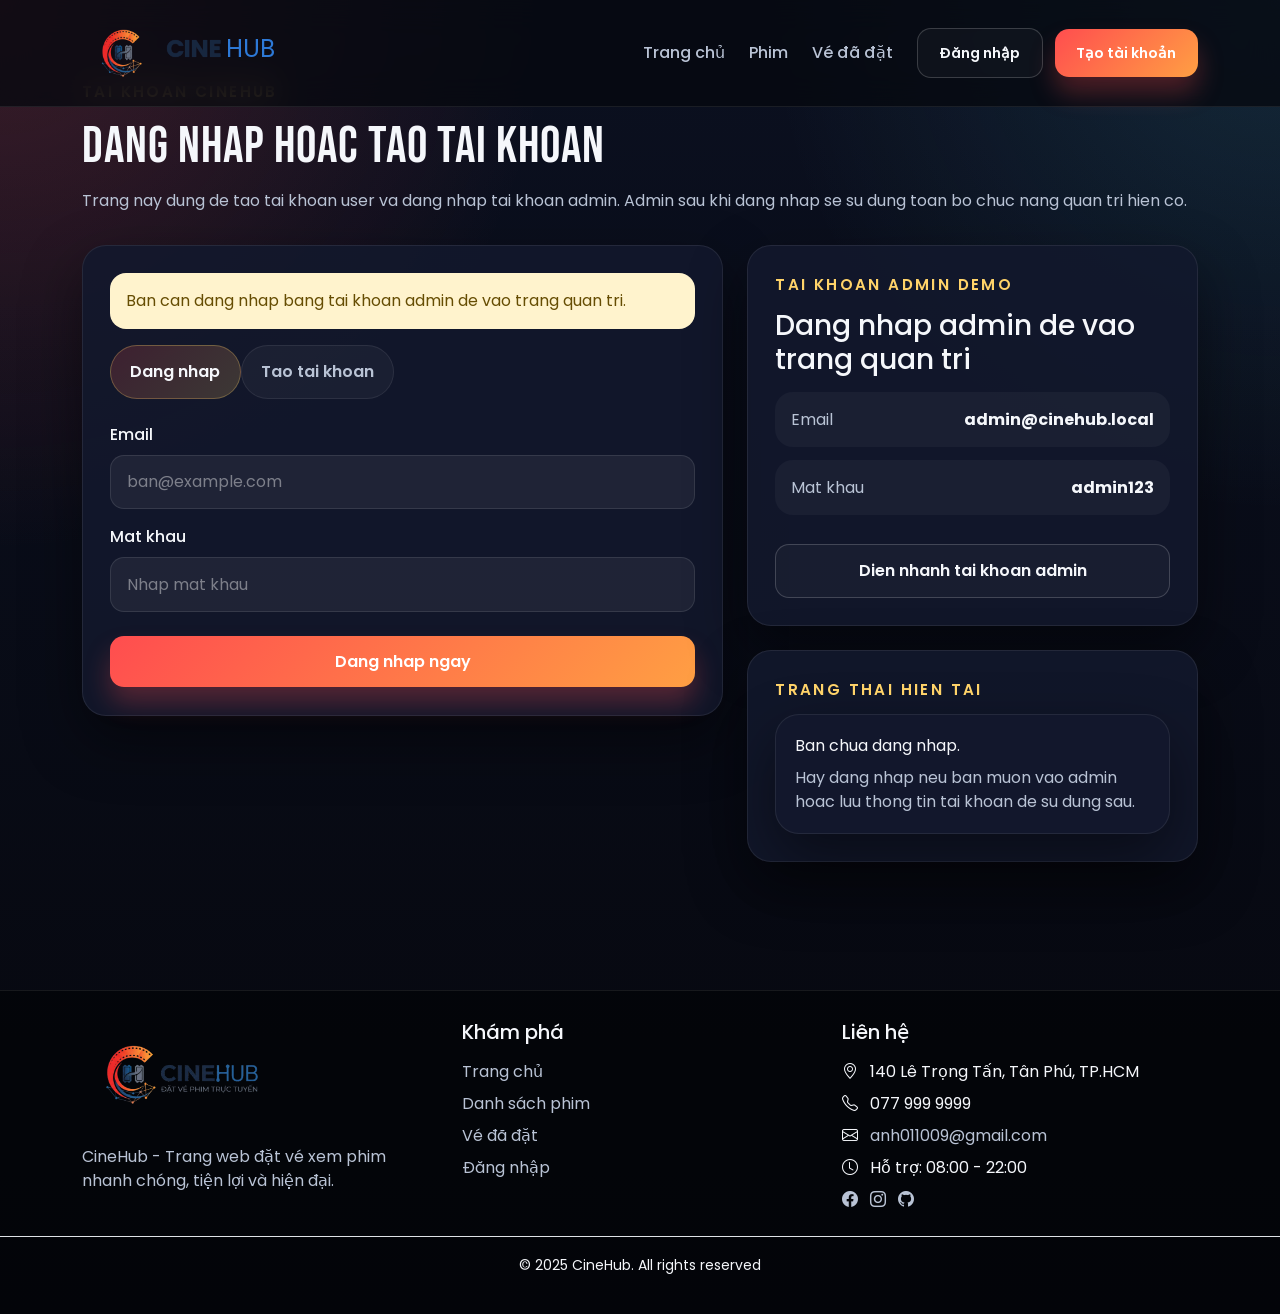
==== Html/Admin.html @ be27cf7a "feat: Add movie detail, movies list, seat selection, showtime selection, and ticket management funct" ====
<!DOCTYPE html>
<html lang="vi">
  <head>
    <meta charset="UTF-8" />
    <meta name="viewport" content="width=device-width, initial-scale=1.0" />
    <title>CineHub | Quan tri admin</title>
    <link rel="preconnect" href="https://fonts.googleapis.com" />
    <link rel="preconnect" href="https://fonts.gstatic.com" crossorigin />
    <link
      href="https://fonts.googleapis.com/css2?family=Bebas+Neue&family=Poppins:wght@300;400;500;600;700&display=swap"
      rel="stylesheet"
    />
    <link
      href="https://cdn.jsdelivr.net/npm/bootstrap@5.3.3/dist/css/bootstrap.min.css"
      rel="stylesheet"
    />
    <link
      rel="stylesheet"
      href="https://cdn.jsdelivr.net/npm/bootstrap-icons@1.11.3/font/bootstrap-icons.min.css"
    />
    <link rel="stylesheet" href="../Css/Style.css" />
    <link rel="stylesheet" href="../Css/Admin.css" />
  </head>
  <body data-page="admin">
    <div id="site-header"></div>

    <main class="section-spacing page-offset">
      <div class="container">
        <div class="page-title-block">
          <span class="section-subtitle">Quản lý rạp chiếu phim</span>
          <h1>Quản lý phim, lịch chiếu và vé đặt</h1>
        </div>

        <div id="admin-alert"></div>

        <ul class="nav nav-pills admin-tabs mb-4" id="adminTab" role="tablist">
          <li class="nav-item" role="presentation">
            <button class="nav-link active" data-bs-toggle="pill" data-bs-target="#movies-manager" type="button">
              Quản lý phim
            </button>
          </li>
          <li class="nav-item" role="presentation">
            <button class="nav-link" data-bs-toggle="pill" data-bs-target="#showtimes-manager" type="button">
              Quản lý lịch chiếu
            </button>
          </li>
          <li class="nav-item" role="presentation">
            <button class="nav-link" data-bs-toggle="pill" data-bs-target="#tickets-manager" type="button">
              Quản lý vé đặt
            </button>
          </li>
        </ul>

        <div class="tab-content">
          <div class="tab-pane fade show active" id="movies-manager">
            <div class="row g-4">
              <div class="col-lg-5">
                <div class="admin-panel">
                  <div class="d-flex justify-content-between align-items-center mb-3">
                    <h2 class="h4 mb-0">Form phim</h2>
                    <button id="reset-movie-form-btn" class="btn btn-sm btn-cine-outline">Làm mới</button>
                  </div>
                  <form id="movie-form">
                    <input type="hidden" id="movie-id" />
                    <div class="row g-3">
                      <div class="col-12">
                        <label class="form-label" for="movie-title">Tên phim</label>
                        <input type="text" class="form-control" id="movie-title" required />
                      </div>
                      <div class="col-md-6">
                        <label class="form-label" for="movie-genre">Thể loại</label>
                        <input type="text" class="form-control" id="movie-genre" required />
                      </div>
                      <div class="col-md-6">
                        <label class="form-label" for="movie-duration">Thời lượng (phút)</label>
                        <input type="number" min="60" class="form-control" id="movie-duration" required />
                      </div>
                      <div class="col-md-6">
                        <label class="form-label" for="movie-release-date">Ngày khởi chiếu</label>
                        <input type="date" class="form-control" id="movie-release-date" required />
                      </div>
                      <div class="col-md-6">
                        <label class="form-label" for="movie-director">Đạo diễn</label>
                        <input type="text" class="form-control" id="movie-director" required />
                      </div>
                      <div class="col-12">
                        <label class="form-label" for="movie-cast">Diễn viên</label>
                        <input type="text" class="form-control" id="movie-cast" required />
                      </div>
                      <div class="col-12">
                        <label class="form-label" for="movie-poster">Poster (đường dẫn hoặc URL)</label>
                        <input type="text" class="form-control" id="movie-poster" placeholder="../Assets/Images/Posters/DefaultPoster.svg" />
                      </div>
                      <div class="col-12">
                        <label class="form-label" for="movie-banner">Banner (đường dẫn hoặc URL)</label>
                        <input type="text" class="form-control" id="movie-banner" placeholder="../Assets/Images/Banners/DefaultBanner.svg" />
                      </div>
                      <div class="col-12">
                        <label class="form-label" for="movie-trailer">Trailer YouTube Embed</label>
                        <input type="text" class="form-control" id="movie-trailer" placeholder="https://www.youtube.com/embed/..." />
                      </div>
                      <div class="col-12">
                        <label class="form-label" for="movie-description">Mô tả</label>
                        <textarea class="form-control" id="movie-description" rows="4" required></textarea>
                      </div>
                    </div>

                    <button type="submit" class="btn btn-cine-primary w-100 mt-4">Lưu thông tin phim</button>
                  </form>
                </div>
              </div>

              <div class="col-lg-7">
                <div class="admin-panel">
                  <h2 class="h4 mb-3">Danh sách phim hiện có</h2>
                  <div class="table-responsive">
                    <table class="table table-dark align-middle">
                      <thead>
                        <tr>
                          <th>Tên phim</th>
                          <th>Thể loại</th>
                          <th>Thời lượng</th>
                          <th>Ngày chiếu</th>
                          <th>Thao tác</th>
                        </tr>
                      </thead>
                      <tbody id="admin-movies-table"></tbody>
                    </table>
                  </div>
                </div>
              </div>
            </div>
          </div>

          <div class="tab-pane fade" id="showtimes-manager">
            <div class="row g-4">
              <div class="col-lg-4">
                <div class="admin-panel">
                  <div class="d-flex justify-content-between align-items-center mb-3">
                    <h2 class="h4 mb-0">Form lịch chiếu</h2>
                    <button id="reset-showtime-form-btn" class="btn btn-sm btn-cine-outline">Làm mới</button>
                  </div>
                  <form id="showtime-form">
                    <input type="hidden" id="showtime-id" />
                    <div class="row g-3">
                      <div class="col-12">
                        <label class="form-label" for="showtime-movie">Chọn phim</label>
                        <select class="form-select" id="showtime-movie" required></select>
                      </div>
                      <div class="col-12">
                        <label class="form-label" for="showtime-date">Ngày chiếu</label>
                        <input type="date" class="form-control" id="showtime-date" required />
                      </div>
                      <div class="col-12">
                        <label class="form-label" for="showtime-time">Giờ chiếu</label>
                        <input type="time" class="form-control" id="showtime-time" required />
                      </div>
                      <div class="col-12">
                        <label class="form-label" for="showtime-room">Phòng chiếu</label>
                        <input type="text" class="form-control" id="showtime-room" placeholder="Phòng 1 / IMAX / VIP" required />
                      </div>
                      <div class="col-12">
                        <label class="form-label" for="showtime-price">Giá vé</label>
                        <input type="number" min="50000" class="form-control" id="showtime-price" required />
                      </div>
                    </div>

                    <button type="submit" class="btn btn-cine-primary w-100 mt-4">Lưu lịch chiếu</button>
                  </form>
                </div>
              </div>

              <div class="col-lg-8">
                <div class="admin-panel">
                  <h2 class="h4 mb-3">Danh sách lịch chiếu</h2>
                  <div class="table-responsive">
                    <table class="table table-dark align-middle">
                      <thead>
                        <tr>
                          <th>Phim</th>
                          <th>Ngày</th>
                          <th>Giờ</th>
                          <th>Phòng</th>
                          <th>Giá</th>
                          <th>Thao tác</th>
                        </tr>
                      </thead>
                      <tbody id="admin-showtimes-table"></tbody>
                    </table>
                  </div>
                </div>
              </div>
            </div>
          </div>

          <div class="tab-pane fade" id="tickets-manager">
            <div class="admin-panel">
              <h2 class="h4 mb-3">Danh sách vé người dùng đã đặt</h2>
              <div class="table-responsive">
                <table class="table table-dark align-middle">
                  <thead>
                    <tr>
                      <th>Mã vé</th>
                      <th>Khách hàng</th>
                      <th>Phim</th>
                      <th>Suất chiếu</th>
                      <th>Ghế</th>
                      <th>Tổng tiền</th>
                      <th>Ngày đặt</th>
                    </tr>
                  </thead>
                  <tbody id="admin-bookings-table"></tbody>
                </table>
              </div>
            </div>
          </div>
        </div>
      </div>
    </main>

    <div id="site-footer"></div>

    <script src="https://cdn.jsdelivr.net/npm/bootstrap@5.3.3/dist/js/bootstrap.bundle.min.js"></script>
    <script src="../Js/Storage.js"></script>
    <script src="../Js/Main.js"></script>
    <script src="../Js/Admin.js"></script>
  </body>
</html>
---- Css/Style.css ----
:root {
  --bg-dark: #080b16;
  --bg-deep: #10162a;
  --bg-card: rgba(19, 25, 45, 0.88);
  --border-soft: rgba(255, 255, 255, 0.08);
  --text-main: #f5f7fb;
  --text-muted: #b9c3d5;
  --accent: #ff4d4f;
  --gold: #ffd369;
  --cyan: #59e1ff;
  --shadow-xl: 0 24px 60px rgba(0, 0, 0, 0.45);
  --radius-lg: 24px;
}

* {
  box-sizing: border-box;
}

body {
  margin: 0;
  font-family: "Poppins", sans-serif;
  color: var(--text-main);
  background:
    radial-gradient(circle at top left, rgba(255, 77, 79, 0.2), transparent 30%),
    radial-gradient(circle at top right, rgba(89, 225, 255, 0.12), transparent 28%),
    linear-gradient(180deg, #0b1020 0%, #06070d 100%);
  min-height: 100vh;
}

a {
  color: inherit;
  text-decoration: none;
}

img {
  display: block;
  max-width: 100%;
}

.cine-navbar {
  backdrop-filter: blur(16px);
  background: rgba(6, 8, 15, 0.76);
  border-bottom: 1px solid var(--border-soft);
}

.navbar-brand.brand-logo {
  display: inline-flex;
  align-items: center;
  gap: 0.65rem;
  font-family: "Bebas Neue", sans-serif;
  font-size: 2rem;
  letter-spacing: 1px;
}

.brand-mark {
  display: inline-grid;
  place-items: center;
  width: 42px;
  height: 42px;
  border-radius: 14px;
  background: linear-gradient(135deg, var(--accent), #ff914d);
  box-shadow: 0 14px 26px rgba(255, 77, 79, 0.35);
}

.cine-navbar .nav-link {
  color: var(--text-muted);
  font-weight: 500;
}

.navbar-nav .nav-link.active {
  color: #0d6efd !important;
}

.cine-navbar .nav-link.active,
.cine-navbar .nav-link:hover {
  color: var(--text-main);
}

.navbar-auth {
  display: flex;
  align-items: center;
  gap: 0.75rem;
  flex-wrap: wrap;
}

.user-pill {
  display: inline-flex;
  align-items: center;
  gap: 0.5rem;
  padding: 0.55rem 0.95rem;
  border-radius: 999px;
  background: rgba(255, 255, 255, 0.07);
  color: var(--text-main);
  font-size: 0.92rem;
}

.user-pill.admin {
  background: rgba(255, 211, 105, 0.14);
  color: var(--gold);
}

.page-offset {
  padding-top: 2rem;
}

.section-spacing {
  padding: 5rem 0;
}

.section-subtitle {
  display: inline-block;
  color: var(--gold);
  font-size: 0.95rem;
  font-weight: 600;
  text-transform: uppercase;
  letter-spacing: 0.15rem;
  margin-bottom: 0.75rem;
}

.section-heading h2,
.page-title-block h1,
.hero-content h1,
.movie-detail-banner h1 {
  font-family: "Bebas Neue", sans-serif;
  letter-spacing: 1px;
}

.section-heading h2,
.page-title-block h1 {
  font-size: clamp(2.5rem, 4vw, 4rem);
  margin-bottom: 0.75rem;
}

.section-heading p,
.page-title-block p,
.info-card p,
.promo-panel p,
.detail-description,
.showtime-card p,
.summary-card,
.summary-list,
.form-panel,
.filter-panel,
.table-panel,
.site-footer p,
.site-footer a,
.text-light-emphasis {
  color: var(--text-muted) !important;
}

.page-title-block {
  margin-bottom: 2rem;
}

.hero-section {
  padding: 7rem 0 2rem;
}

.hero-banner {
  position: relative;
  overflow: hidden;
  border-radius: 32px;
  background-size: cover;
  background-position: center;
  min-height: 520px;
  box-shadow: var(--shadow-xl);
}

.hero-banner::before {
  content: "";
  position: absolute;
  inset: 0;
  background:
    linear-gradient(90deg, rgba(6, 9, 17, 0.92) 0%, rgba(6, 9, 17, 0.64) 48%, rgba(6, 9, 17, 0.3) 100%),
    linear-gradient(0deg, rgba(6, 8, 15, 0.82), rgba(6, 8, 15, 0.18));
}

.hero-content {
  position: relative;
  z-index: 1;
  padding: clamp(2rem, 5vw, 4rem);
  max-width: 640px;
}

.hero-content h1 {
  font-size: clamp(3.6rem, 7vw, 6rem);
  line-height: 0.95;
  margin-bottom: 1rem;
}

.hero-content p {
  color: rgba(245, 247, 251, 0.85);
  margin-bottom: 1.75rem;
}

.hero-meta,
.meta-row,
.seat-legend,
.selected-seat-tags,
.movie-card .btn-group-custom,
.booking-stepper,
.date-selector {
  display: flex;
  flex-wrap: wrap;
  gap: 0.85rem;
}

.hero-meta span,
.badge-soft,
.meta-chip {
  display: inline-flex;
  align-items: center;
  gap: 0.4rem;
  padding: 0.55rem 0.9rem;
  border-radius: 999px;
  background: rgba(255, 255, 255, 0.08);
  color: var(--text-main);
  font-size: 0.92rem;
}

.btn-cine-primary,
.btn-cine-outline {
  border-radius: 14px;
  padding: 0.85rem 1.35rem;
  font-weight: 600;
  transition: transform 0.25s ease, box-shadow 0.25s ease, background 0.25s ease;
}

.btn-cine-primary {
  color: #fff;
  background: linear-gradient(135deg, var(--accent), #ff9f43);
  border: none;
  box-shadow: 0 16px 26px rgba(255, 77, 79, 0.28);
}

.btn-cine-primary:hover {
  color: #fff;
  transform: translateY(-2px);
  box-shadow: 0 20px 28px rgba(255, 77, 79, 0.34);
}

.btn-cine-outline {
  color: var(--text-main);
  border: 1px solid rgba(255, 255, 255, 0.18);
  background: rgba(255, 255, 255, 0.03);
}

.btn-cine-outline:hover {
  color: var(--text-main);
  border-color: rgba(255, 255, 255, 0.34);
  transform: translateY(-2px);
}

.info-card,
.promo-panel,
.filter-panel,
.seat-panel,
.summary-card,
.form-panel,
.table-panel,
.detail-panel {
  background: var(--bg-card);
  border: 1px solid var(--border-soft);
  border-radius: var(--radius-lg);
  box-shadow: var(--shadow-xl);
}

.info-card,
.promo-panel,
.filter-panel,
.seat-panel,
.summary-card,
.form-panel,
.table-panel,
.detail-panel {
  padding: 1.7rem;
}

.info-card {
  height: 100%;
}

.info-card h3,
.movie-card h3 {
  color: var(--text-main);
}

.info-icon {
  width: 56px;
  height: 56px;
  display: inline-grid;
  place-items: center;
  border-radius: 16px;
  background: rgba(255, 211, 105, 0.12);
  color: var(--gold);
  font-size: 1.5rem;
}

.stats-grid {
  display: grid;
  grid-template-columns: repeat(2, 1fr);
  gap: 1rem;
}

.stat-box {
  padding: 1.5rem;
  border-radius: 22px;
  background: rgba(255, 255, 255, 0.04);
  border: 1px solid rgba(255, 255, 255, 0.08);
}

.stat-box strong {
  display: block;
  font-size: 1.65rem;
  color: var(--gold);
}

.movie-card {
  height: 100%;
  overflow: hidden;
  border: 1px solid var(--border-soft);
  border-radius: 26px;
  background: rgba(12, 17, 31, 0.9);
  transition: transform 0.28s ease, box-shadow 0.28s ease;
  box-shadow: 0 18px 36px rgba(0, 0, 0, 0.28);
}

.movie-card:hover {
  transform: translateY(-8px);
  box-shadow: 0 26px 52px rgba(0, 0, 0, 0.34);
}

.movie-card .card-image {
  aspect-ratio: 2 / 3;
  overflow: hidden;
}

.movie-card .card-image img {
  width: 100%;
  height: 100%;
  object-fit: cover;
}

.movie-card .card-body {
  padding: 1.4rem;
}

.movie-card h3 {
  font-size: 1.25rem;
  margin-bottom: 0.75rem;
}

.movie-meta-list {
  display: grid;
  gap: 1rem;
  margin: 1.5rem 0;
}

.movie-meta-list div {
  padding: 1rem 1.15rem;
  border-radius: 18px;
  background: rgba(255, 255, 255, 0.04);
}

.movie-meta-list strong {
  display: block;
  color: var(--text-main);
  margin-bottom: 0.25rem;
}

.movie-detail-banner {
  overflow: hidden;
  border-radius: 30px;
  min-height: 300px;
  background-size: cover;
  background-position: center;
  position: relative;
  box-shadow: var(--shadow-xl);
}

.movie-detail-banner::before {
  content: "";
  position: absolute;
  inset: 0;
  background: linear-gradient(90deg, rgba(6, 8, 15, 0.95), rgba(6, 8, 15, 0.35));
}

.movie-detail-banner .overlay-content {
  position: relative;
  z-index: 1;
  padding: 2.5rem;
  max-width: 780px;
}

.movie-detail-banner h1 {
  font-size: clamp(3rem, 5vw, 4.8rem);
  margin-bottom: 1rem;
}

.detail-layout {
  margin-top: 2rem;
}

.detail-poster {
  width: 100%;
  border-radius: 24px;
  box-shadow: var(--shadow-xl);
}

.video-frame {
  overflow: hidden;
  border-radius: 24px;
  border: 1px solid var(--border-soft);
  aspect-ratio: 16 / 9;
}

.video-frame iframe {
  width: 100%;
  height: 100%;
  border: none;
}

.form-control,
.form-select {
  border-radius: 14px;
  padding: 0.9rem 1rem;
  background: rgba(255, 255, 255, 0.06);
  border: 1px solid rgba(255, 255, 255, 0.1);
  color: var(--text-main);
}

.form-control:focus,
.form-select:focus {
  background: rgba(255, 255, 255, 0.08);
  color: var(--text-main);
  border-color: rgba(255, 211, 105, 0.6);
  box-shadow: 0 0 0 0.2rem rgba(255, 211, 105, 0.12);
}

.form-control::placeholder {
  color: rgba(255, 255, 255, 0.42);
}

.form-label {
  color: var(--text-main);
  font-weight: 500;
}

.date-chip {
  min-width: 170px;
  border: 1px solid rgba(255, 255, 255, 0.1);
  border-radius: 18px;
  padding: 1rem 1.1rem;
  background: rgba(255, 255, 255, 0.03);
  cursor: pointer;
  transition: transform 0.25s ease, border-color 0.25s ease, background 0.25s ease;
}

.date-chip.active {
  background: rgba(255, 77, 79, 0.15);
  border-color: rgba(255, 77, 79, 0.45);
  transform: translateY(-2px);
}

.date-chip small {
  display: block;
  color: var(--text-muted);
}

.showtime-card {
  height: 100%;
  border-radius: 24px;
  padding: 1.5rem;
  background: rgba(14, 19, 36, 0.88);
  border: 1px solid var(--border-soft);
  box-shadow: 0 16px 36px rgba(0, 0, 0, 0.25);
}

.showtime-time {
  font-size: 2rem;
  font-weight: 700;
  color: var(--gold);
}

.booking-stepper .step {
  padding: 0.85rem 1.15rem;
  border-radius: 999px;
  background: rgba(255, 255, 255, 0.05);
  color: var(--text-muted);
  border: 1px solid rgba(255, 255, 255, 0.08);
}

.booking-stepper .step.active {
  color: var(--text-main);
  background: rgba(255, 211, 105, 0.16);
  border-color: rgba(255, 211, 105, 0.35);
}

.booking-stepper .step.completed {
  color: var(--text-main);
  background: rgba(89, 225, 255, 0.14);
  border-color: rgba(89, 225, 255, 0.3);
}

.seat-sample {
  width: 18px;
  height: 18px;
  display: inline-block;
  border-radius: 6px 6px 10px 10px;
  margin-right: 0.45rem;
  vertical-align: middle;
}

.seat-sample.available {
  background: #24304f;
}

.seat-sample.selected {
  background: var(--gold);
}

.seat-sample.booked {
  background: var(--accent);
}

.screen-label {
  text-align: center;
  padding: 0.85rem;
  margin: 0 auto 2rem;
  max-width: 75%;
  border-radius: 999px;
  background: linear-gradient(90deg, rgba(255, 211, 105, 0.16), rgba(89, 225, 255, 0.16));
  color: var(--text-main);
  letter-spacing: 0.08rem;
}

.seat-map {
  display: grid;
  gap: 0.95rem;
}

.seat-row {
  display: grid;
  grid-template-columns: 32px repeat(8, 1fr);
  gap: 0.65rem;
  align-items: center;
}

.row-label {
  color: var(--gold);
  font-weight: 600;
}

.seat {
  height: 42px;
  border: 0;
  border-radius: 12px 12px 16px 16px;
  background: #2c3959;
  color: var(--text-main);
  font-weight: 600;
  transition: transform 0.2s ease, background 0.2s ease;
}

.seat:hover:not(.booked) {
  transform: translateY(-2px);
}

.seat.selected {
  background: var(--gold);
  color: #0b1020;
}

.seat.booked {
  background: var(--accent);
  cursor: not-allowed;
  opacity: 0.82;
}

.summary-list {
  display: grid;
  gap: 0.75rem;
}

.summary-item,
.total-box {
  display: flex;
  justify-content: space-between;
  gap: 1rem;
}

.selected-seat-tags span {
  padding: 0.45rem 0.8rem;
  border-radius: 999px;
  background: rgba(255, 211, 105, 0.15);
  color: var(--gold);
}

.total-box {
  align-items: center;
  padding: 1rem 1.15rem;
  border-radius: 18px;
  background: rgba(255, 255, 255, 0.05);
}

.total-box strong {
  font-size: 1.4rem;
  color: var(--gold);
}

.sticky-summary {
  position: sticky;
  top: 110px;
}

.ticket-card {
  padding: 1.35rem;
  border-radius: 24px;
  background: rgba(13, 18, 34, 0.9);
  border: 1px solid var(--border-soft);
  height: 100%;
}

.ticket-highlight {
  border: 1px solid rgba(255, 211, 105, 0.36);
  box-shadow: 0 0 0 1px rgba(255, 211, 105, 0.12), var(--shadow-xl);
}

.table-dark {
  --bs-table-bg: transparent;
  --bs-table-striped-bg: rgba(255, 255, 255, 0.02);
  --bs-table-hover-bg: rgba(255, 255, 255, 0.04);
  --bs-table-border-color: rgba(255, 255, 255, 0.08);
}

.empty-state {
  padding: 2rem;
  border-radius: 24px;
  text-align: center;
  background: rgba(255, 255, 255, 0.04);
  border: 1px dashed rgba(255, 255, 255, 0.16);
}

.empty-state i {
  font-size: 2.3rem;
  color: var(--gold);
  margin-bottom: 0.8rem;
}

.site-footer {
  margin-top: 3rem;
  padding: 1.8rem 0;
  background: rgba(3, 4, 8, 0.8);
  border-top: 1px solid rgba(255, 255, 255, 0.08);
}

.site-footer a:hover {
  color: var(--text-main) !important;
}

.alert {
  border-radius: 16px;
  border: none;
}

.auth-panel,
.auth-side-card,
.auth-status-box {
  background: var(--bg-card);
  border: 1px solid var(--border-soft);
  border-radius: var(--radius-lg);
  box-shadow: var(--shadow-xl);
}

.auth-panel,
.auth-side-card {
  padding: 1.7rem;
}

.auth-nav .nav-link {
  border-radius: 999px;
  color: var(--text-muted);
  background: rgba(255, 255, 255, 0.04);
  border: 1px solid rgba(255, 255, 255, 0.08);
  padding: 0.85rem 1.2rem;
  font-weight: 600;
}

.auth-nav .nav-link.active {
  color: var(--text-main);
  background: linear-gradient(135deg, rgba(255, 77, 79, 0.18), rgba(255, 211, 105, 0.18));
  border-color: rgba(255, 211, 105, 0.28);
}

.demo-credential {
  display: flex;
  justify-content: space-between;
  gap: 1rem;
  padding: 0.95rem 1rem;
  border-radius: 18px;
  margin-bottom: 0.85rem;
  background: rgba(255, 255, 255, 0.04);
}

.demo-credential span {
  color: var(--text-muted);
}

.demo-credential strong {
  color: var(--text-main);
  text-align: right;
}

.auth-status-box {
  padding: 1.2rem;
}

@media (max-width: 991.98px) {
  .hero-section {
    padding-top: 6rem;
  }

  .hero-banner {
    min-height: 460px;
  }

  .sticky-summary {
    position: static;
  }

  .navbar-auth {
    margin-top: 1rem;
  }
}

@media (max-width: 767.98px) {
  .section-spacing {
    padding: 4rem 0;
  }

  .hero-content {
    padding: 2rem;
  }

  .hero-content h1 {
    font-size: 3.6rem;
  }

  .date-chip {
    width: 100%;
  }

  .seat-row {
    grid-template-columns: 26px repeat(8, 1fr);
    gap: 0.45rem;
  }

  .seat {
    height: 36px;
    font-size: 0.75rem;
  }

  .stats-grid {
    grid-template-columns: 1fr;
  }
}
---- Css/Admin.css ----
.admin-tabs .nav-link {
  border-radius: 999px;
  color: var(--text-muted);
  background: rgba(255, 255, 255, 0.04);
  border: 1px solid rgba(255, 255, 255, 0.08);
  padding: 0.85rem 1.2rem;
  font-weight: 600;
}

.admin-tabs .nav-link.active {
  background: linear-gradient(135deg, rgba(255, 77, 79, 0.18), rgba(255, 211, 105, 0.18));
  color: var(--text-main);
  border-color: rgba(255, 211, 105, 0.28);
}

.admin-panel {
  padding: 1.6rem;
  height: 100%;
  border-radius: 26px;
  background: rgba(16, 21, 39, 0.92);
  border: 1px solid rgba(255, 255, 255, 0.08);
  box-shadow: var(--shadow-xl);
}

.admin-panel .table td,
.admin-panel .table th {
  white-space: nowrap;
}

.admin-panel textarea {
  min-height: 120px;
}

.action-buttons {
  display: flex;
  gap: 0.5rem;
}

@media (max-width: 991.98px) {
  .admin-panel .table td,
  .admin-panel .table th {
    white-space: normal;
  }
}
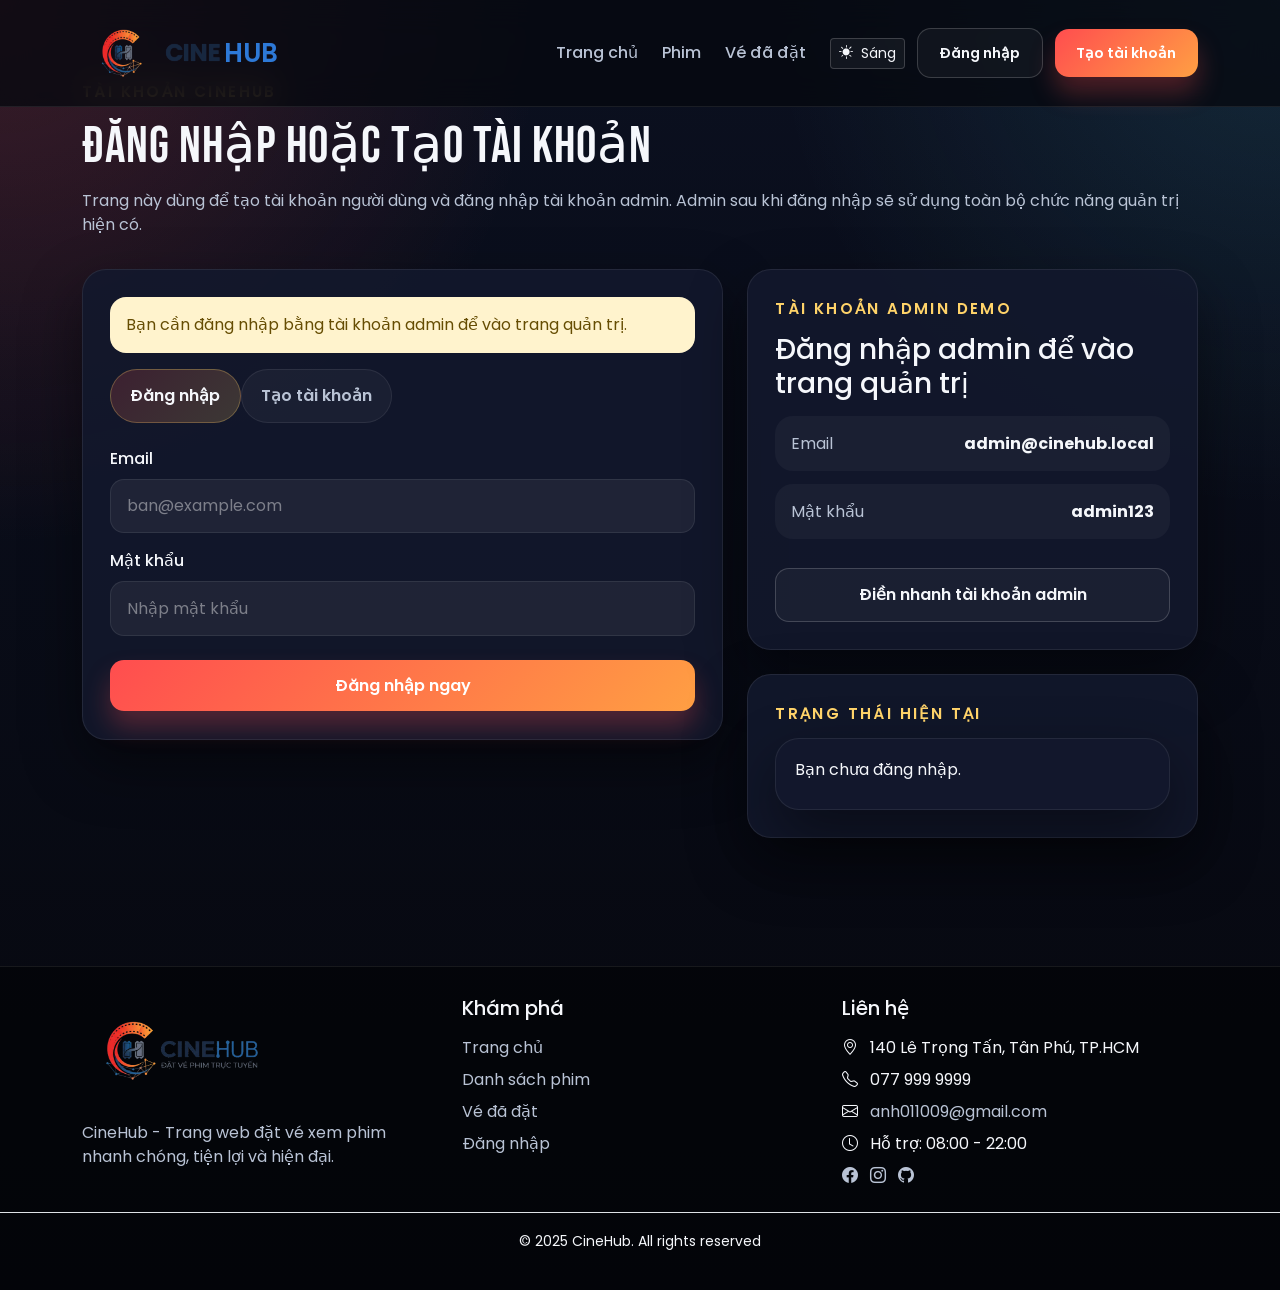
==== commit b3cf76e4: "feat: theme light for page" ====
--- a/Html/Admin.html
+++ b/Html/Admin.html
@@ -88,12 +88,38 @@
                         <input type="text" class="form-control" id="movie-cast" required />
                       </div>
                       <div class="col-12">
-                        <label class="form-label" for="movie-poster">Poster (đường dẫn hoặc URL)</label>
-                        <input type="text" class="form-control" id="movie-poster" placeholder="../Assets/Images/Posters/DefaultPoster.svg" />
-                      </div>
-                      <div class="col-12">
-                        <label class="form-label" for="movie-banner">Banner (đường dẫn hoặc URL)</label>
-                        <input type="text" class="form-control" id="movie-banner" placeholder="../Assets/Images/Banners/DefaultBanner.svg" />
+                        <label class="form-label" for="movie-poster-file">Poster</label>
+                        <input type="hidden" id="movie-poster" />
+                        <input type="file" class="d-none" id="movie-poster-file" accept="image/*" />
+                        <div class="image-dropzone" id="movie-poster-dropzone" tabindex="0" role="button" aria-label="Tải poster">
+                          <div class="image-dropzone-preview">
+                            <img id="movie-poster-preview" alt="Poster preview" />
+                          </div>
+                          <div class="image-dropzone-content">
+                            <strong>Kéo thả poster vào đây hoặc bấm để chọn ảnh</strong>
+                            <span id="movie-poster-meta">Nếu không tải lên, hệ thống sẽ dùng poster mặc định.</span>
+                          </div>
+                        </div>
+                        <div class="image-dropzone-actions">
+                          <button type="button" class="btn btn-sm btn-cine-outline" id="movie-poster-clear">Xóa poster</button>
+                        </div>
+                      </div>
+                      <div class="col-12">
+                        <label class="form-label" for="movie-banner-file">Banner</label>
+                        <input type="hidden" id="movie-banner" />
+                        <input type="file" class="d-none" id="movie-banner-file" accept="image/*" />
+                        <div class="image-dropzone image-dropzone-banner" id="movie-banner-dropzone" tabindex="0" role="button" aria-label="Tải banner">
+                          <div class="image-dropzone-preview">
+                            <img id="movie-banner-preview" alt="Banner preview" />
+                          </div>
+                          <div class="image-dropzone-content">
+                            <strong>Kéo thả banner vào đây hoặc bấm để chọn ảnh</strong>
+                            <span id="movie-banner-meta">Nếu không tải lên, hệ thống sẽ dùng banner mặc định.</span>
+                          </div>
+                        </div>
+                        <div class="image-dropzone-actions">
+                          <button type="button" class="btn btn-sm btn-cine-outline" id="movie-banner-clear">Xóa banner</button>
+                        </div>
                       </div>
                       <div class="col-12">
                         <label class="form-label" for="movie-trailer">Trailer YouTube Embed</label>
--- a/Css/Style.css
+++ b/Css/Style.css
@@ -10,6 +10,95 @@
   --cyan: #59e1ff;
   --shadow-xl: 0 24px 60px rgba(0, 0, 0, 0.45);
   --radius-lg: 24px;
+  --page-bg:
+    radial-gradient(circle at top left, rgba(255, 77, 79, 0.2), transparent 30%),
+    radial-gradient(circle at top right, rgba(89, 225, 255, 0.12), transparent 28%),
+    linear-gradient(180deg, #0b1020 0%, #06070d 100%);
+  --nav-bg: rgba(6, 8, 15, 0.76);
+  --nav-link-active: #0d6efd;
+  --hero-overlay:
+    linear-gradient(90deg, rgba(6, 9, 17, 0.92) 0%, rgba(6, 9, 17, 0.64) 48%, rgba(6, 9, 17, 0.3) 100%),
+    linear-gradient(0deg, rgba(6, 8, 15, 0.82), rgba(6, 8, 15, 0.18));
+  --detail-overlay: linear-gradient(90deg, rgba(6, 8, 15, 0.95), rgba(6, 8, 15, 0.35));
+  --hero-text: rgba(245, 247, 251, 0.85);
+  --surface-soft: rgba(255, 255, 255, 0.04);
+  --surface-medium: rgba(255, 255, 255, 0.05);
+  --surface-strong: rgba(255, 255, 255, 0.08);
+  --surface-card: rgba(12, 17, 31, 0.9);
+  --surface-card-alt: rgba(14, 19, 36, 0.88);
+  --surface-ticket: rgba(13, 18, 34, 0.9);
+  --outline-strong: rgba(255, 255, 255, 0.18);
+  --outline-focus: rgba(255, 211, 105, 0.6);
+  --outline-dashed: rgba(255, 255, 255, 0.16);
+  --input-bg: rgba(255, 255, 255, 0.06);
+  --input-bg-focus: rgba(255, 255, 255, 0.08);
+  --placeholder: rgba(255, 255, 255, 0.42);
+  --gold-soft: rgba(255, 211, 105, 0.15);
+  --gold-soft-strong: rgba(255, 211, 105, 0.16);
+  --cyan-soft: rgba(89, 225, 255, 0.14);
+  --accent-soft: rgba(255, 77, 79, 0.15);
+  --accent-strong: rgba(255, 77, 79, 0.45);
+  --seat-base: #2c3959;
+  --seat-available: #24304f;
+  --seat-selected-text: #0b1020;
+  --footer-bg: rgba(3, 4, 8, 0.8);
+  --table-striped-bg: rgba(255, 255, 255, 0.02);
+  --table-hover-bg: rgba(255, 255, 255, 0.04);
+  --brand-cine: #17273f;
+  --brand-hub: #2d79d7;
+  --brand-shadow: 0 0 1px rgba(90, 120, 180, 0.25);
+  --select-menu-bg: #141a2d;
+  --select-menu-text: #f5f7fb;
+  --select-menu-hover: #202945;
+}
+
+body[data-theme="light"] {
+  --bg-dark: #eef3fb;
+  --bg-deep: #ffffff;
+  --bg-card: rgba(255, 255, 255, 0.88);
+  --border-soft: rgba(19, 34, 56, 0.12);
+  --text-main: #15243a;
+  --text-muted: #5a6a81;
+  --shadow-xl: 0 20px 45px rgba(22, 36, 58, 0.12);
+  --page-bg:
+    radial-gradient(circle at top left, rgba(255, 77, 79, 0.12), transparent 34%),
+    radial-gradient(circle at top right, rgba(89, 225, 255, 0.14), transparent 30%),
+    linear-gradient(180deg, #f8fbff 0%, #eaf1fa 100%);
+  --nav-bg: rgba(255, 255, 255, 0.78);
+  --hero-overlay:
+    linear-gradient(90deg, rgba(248, 251, 255, 0.94) 0%, rgba(248, 251, 255, 0.74) 48%, rgba(248, 251, 255, 0.28) 100%),
+    linear-gradient(0deg, rgba(234, 241, 250, 0.82), rgba(234, 241, 250, 0.16));
+  --detail-overlay: linear-gradient(90deg, rgba(248, 251, 255, 0.96), rgba(248, 251, 255, 0.38));
+  --hero-text: rgba(21, 36, 58, 0.78);
+  --surface-soft: rgba(19, 34, 56, 0.04);
+  --surface-medium: rgba(19, 34, 56, 0.06);
+  --surface-strong: rgba(19, 34, 56, 0.08);
+  --surface-card: rgba(255, 255, 255, 0.96);
+  --surface-card-alt: rgba(255, 255, 255, 0.92);
+  --surface-ticket: rgba(255, 255, 255, 0.94);
+  --outline-strong: rgba(19, 34, 56, 0.14);
+  --outline-focus: rgba(255, 211, 105, 0.5);
+  --outline-dashed: rgba(19, 34, 56, 0.18);
+  --input-bg: rgba(255, 255, 255, 0.88);
+  --input-bg-focus: #ffffff;
+  --placeholder: rgba(21, 36, 58, 0.42);
+  --gold-soft: rgba(255, 211, 105, 0.2);
+  --gold-soft-strong: rgba(255, 211, 105, 0.22);
+  --cyan-soft: rgba(89, 225, 255, 0.18);
+  --accent-soft: rgba(255, 77, 79, 0.12);
+  --accent-strong: rgba(255, 77, 79, 0.3);
+  --seat-base: #d8e3f5;
+  --seat-available: #c5d4ed;
+  --seat-selected-text: #15243a;
+  --footer-bg: rgba(255, 255, 255, 0.82);
+  --table-striped-bg: rgba(19, 34, 56, 0.03);
+  --table-hover-bg: rgba(19, 34, 56, 0.05);
+  --brand-cine: #17273f;
+  --brand-hub: #2d79d7;
+  --brand-shadow: 0 0 1px rgba(90, 120, 180, 0.18);
+  --select-menu-bg: #ffffff;
+  --select-menu-text: #15243a;
+  --select-menu-hover: #eef3fb;
 }
 
 * {
@@ -20,11 +109,9 @@
   margin: 0;
   font-family: "Poppins", sans-serif;
   color: var(--text-main);
-  background:
-    radial-gradient(circle at top left, rgba(255, 77, 79, 0.2), transparent 30%),
-    radial-gradient(circle at top right, rgba(89, 225, 255, 0.12), transparent 28%),
-    linear-gradient(180deg, #0b1020 0%, #06070d 100%);
+  background: var(--page-bg);
   min-height: 100vh;
+  transition: background 0.25s ease, color 0.25s ease;
 }
 
 a {
@@ -39,7 +126,7 @@
 
 .cine-navbar {
   backdrop-filter: blur(16px);
-  background: rgba(6, 8, 15, 0.76);
+  background: var(--nav-bg);
   border-bottom: 1px solid var(--border-soft);
 }
 
@@ -50,6 +137,12 @@
   font-family: "Bebas Neue", sans-serif;
   font-size: 2rem;
   letter-spacing: 1px;
+}
+
+.brand-link {
+  display: inline-flex;
+  align-items: center;
+  gap: 0.2rem;
 }
 
 .brand-mark {
@@ -68,7 +161,7 @@
 }
 
 .navbar-nav .nav-link.active {
-  color: #0d6efd !important;
+  color: var(--nav-link-active) !important;
 }
 
 .cine-navbar .nav-link.active,
@@ -81,6 +174,37 @@
   align-items: center;
   gap: 0.75rem;
   flex-wrap: wrap;
+}
+
+.btn-theme-toggle {
+  display: inline-flex;
+  align-items: center;
+  gap: 0.45rem;
+  color: var(--text-main);
+  border: 1px solid var(--outline-strong);
+  background: var(--surface-medium);
+}
+
+.btn-theme-toggle:hover {
+  color: var(--text-main);
+  border-color: var(--nav-link-active);
+  background: var(--surface-strong);
+}
+
+.brand-word {
+  font-size: 1.5rem;
+  text-shadow: var(--brand-shadow);
+}
+
+.brand-word-cine {
+  font-weight: 700;
+  color: var(--brand-cine);
+}
+
+.brand-word-hub {
+  font-size: 1.6rem;
+  font-weight: 600;
+  color: var(--brand-hub);
 }
 
 .user-pill {
@@ -89,13 +213,13 @@
   gap: 0.5rem;
   padding: 0.55rem 0.95rem;
   border-radius: 999px;
-  background: rgba(255, 255, 255, 0.07);
+  background: var(--surface-strong);
   color: var(--text-main);
   font-size: 0.92rem;
 }
 
 .user-pill.admin {
-  background: rgba(255, 211, 105, 0.14);
+  background: var(--gold-soft);
   color: var(--gold);
 }
 
@@ -170,9 +294,7 @@
   content: "";
   position: absolute;
   inset: 0;
-  background:
-    linear-gradient(90deg, rgba(6, 9, 17, 0.92) 0%, rgba(6, 9, 17, 0.64) 48%, rgba(6, 9, 17, 0.3) 100%),
-    linear-gradient(0deg, rgba(6, 8, 15, 0.82), rgba(6, 8, 15, 0.18));
+  background: var(--hero-overlay);
 }
 
 .hero-content {
@@ -189,7 +311,7 @@
 }
 
 .hero-content p {
-  color: rgba(245, 247, 251, 0.85);
+  color: var(--hero-text);
   margin-bottom: 1.75rem;
 }
 
@@ -213,7 +335,7 @@
   gap: 0.4rem;
   padding: 0.55rem 0.9rem;
   border-radius: 999px;
-  background: rgba(255, 255, 255, 0.08);
+  background: var(--surface-strong);
   color: var(--text-main);
   font-size: 0.92rem;
 }
@@ -241,13 +363,13 @@
 
 .btn-cine-outline {
   color: var(--text-main);
-  border: 1px solid rgba(255, 255, 255, 0.18);
-  background: rgba(255, 255, 255, 0.03);
+  border: 1px solid var(--outline-strong);
+  background: var(--surface-soft);
 }
 
 .btn-cine-outline:hover {
   color: var(--text-main);
-  border-color: rgba(255, 255, 255, 0.34);
+  border-color: var(--nav-link-active);
   transform: translateY(-2px);
 }
 
@@ -291,7 +413,7 @@
   display: inline-grid;
   place-items: center;
   border-radius: 16px;
-  background: rgba(255, 211, 105, 0.12);
+  background: var(--gold-soft);
   color: var(--gold);
   font-size: 1.5rem;
 }
@@ -305,8 +427,8 @@
 .stat-box {
   padding: 1.5rem;
   border-radius: 22px;
-  background: rgba(255, 255, 255, 0.04);
-  border: 1px solid rgba(255, 255, 255, 0.08);
+  background: var(--surface-soft);
+  border: 1px solid var(--border-soft);
 }
 
 .stat-box strong {
@@ -320,7 +442,7 @@
   overflow: hidden;
   border: 1px solid var(--border-soft);
   border-radius: 26px;
-  background: rgba(12, 17, 31, 0.9);
+  background: var(--surface-card);
   transition: transform 0.28s ease, box-shadow 0.28s ease;
   box-shadow: 0 18px 36px rgba(0, 0, 0, 0.28);
 }
@@ -359,7 +481,7 @@
 .movie-meta-list div {
   padding: 1rem 1.15rem;
   border-radius: 18px;
-  background: rgba(255, 255, 255, 0.04);
+  background: var(--surface-soft);
 }
 
 .movie-meta-list strong {
@@ -382,7 +504,7 @@
   content: "";
   position: absolute;
   inset: 0;
-  background: linear-gradient(90deg, rgba(6, 8, 15, 0.95), rgba(6, 8, 15, 0.35));
+  background: var(--detail-overlay);
 }
 
 .movie-detail-banner .overlay-content {
@@ -424,21 +546,34 @@
 .form-select {
   border-radius: 14px;
   padding: 0.9rem 1rem;
-  background: rgba(255, 255, 255, 0.06);
-  border: 1px solid rgba(255, 255, 255, 0.1);
+  background: var(--input-bg);
+  border: 1px solid var(--border-soft);
   color: var(--text-main);
 }
 
 .form-control:focus,
 .form-select:focus {
-  background: rgba(255, 255, 255, 0.08);
-  color: var(--text-main);
-  border-color: rgba(255, 211, 105, 0.6);
+  background: var(--input-bg-focus);
+  color: var(--text-main);
+  border-color: var(--outline-focus);
   box-shadow: 0 0 0 0.2rem rgba(255, 211, 105, 0.12);
 }
 
+.form-select option,
+.form-select optgroup {
+  background: var(--select-menu-bg);
+  color: var(--select-menu-text);
+}
+
+.form-select option:checked,
+.form-select option:hover,
+.form-select option:focus {
+  background: var(--select-menu-hover);
+  color: var(--select-menu-text);
+}
+
 .form-control::placeholder {
-  color: rgba(255, 255, 255, 0.42);
+  color: var(--placeholder);
 }
 
 .form-label {
@@ -448,17 +583,17 @@
 
 .date-chip {
   min-width: 170px;
-  border: 1px solid rgba(255, 255, 255, 0.1);
+  border: 1px solid var(--border-soft);
   border-radius: 18px;
   padding: 1rem 1.1rem;
-  background: rgba(255, 255, 255, 0.03);
+  background: var(--surface-soft);
   cursor: pointer;
   transition: transform 0.25s ease, border-color 0.25s ease, background 0.25s ease;
 }
 
 .date-chip.active {
-  background: rgba(255, 77, 79, 0.15);
-  border-color: rgba(255, 77, 79, 0.45);
+  background: var(--accent-soft);
+  border-color: var(--accent-strong);
   transform: translateY(-2px);
 }
 
@@ -471,7 +606,7 @@
   height: 100%;
   border-radius: 24px;
   padding: 1.5rem;
-  background: rgba(14, 19, 36, 0.88);
+  background: var(--surface-card-alt);
   border: 1px solid var(--border-soft);
   box-shadow: 0 16px 36px rgba(0, 0, 0, 0.25);
 }
@@ -485,20 +620,20 @@
 .booking-stepper .step {
   padding: 0.85rem 1.15rem;
   border-radius: 999px;
-  background: rgba(255, 255, 255, 0.05);
+  background: var(--surface-medium);
   color: var(--text-muted);
-  border: 1px solid rgba(255, 255, 255, 0.08);
+  border: 1px solid var(--border-soft);
 }
 
 .booking-stepper .step.active {
   color: var(--text-main);
-  background: rgba(255, 211, 105, 0.16);
+  background: var(--gold-soft-strong);
   border-color: rgba(255, 211, 105, 0.35);
 }
 
 .booking-stepper .step.completed {
   color: var(--text-main);
-  background: rgba(89, 225, 255, 0.14);
+  background: var(--cyan-soft);
   border-color: rgba(89, 225, 255, 0.3);
 }
 
@@ -512,7 +647,7 @@
 }
 
 .seat-sample.available {
-  background: #24304f;
+  background: var(--seat-available);
 }
 
 .seat-sample.selected {
@@ -555,7 +690,7 @@
   height: 42px;
   border: 0;
   border-radius: 12px 12px 16px 16px;
-  background: #2c3959;
+  background: var(--seat-base);
   color: var(--text-main);
   font-weight: 600;
   transition: transform 0.2s ease, background 0.2s ease;
@@ -567,7 +702,7 @@
 
 .seat.selected {
   background: var(--gold);
-  color: #0b1020;
+  color: var(--seat-selected-text);
 }
 
 .seat.booked {
@@ -591,7 +726,7 @@
 .selected-seat-tags span {
   padding: 0.45rem 0.8rem;
   border-radius: 999px;
-  background: rgba(255, 211, 105, 0.15);
+  background: var(--gold-soft);
   color: var(--gold);
 }
 
@@ -599,7 +734,7 @@
   align-items: center;
   padding: 1rem 1.15rem;
   border-radius: 18px;
-  background: rgba(255, 255, 255, 0.05);
+  background: var(--surface-medium);
 }
 
 .total-box strong {
@@ -615,7 +750,7 @@
 .ticket-card {
   padding: 1.35rem;
   border-radius: 24px;
-  background: rgba(13, 18, 34, 0.9);
+  background: var(--surface-ticket);
   border: 1px solid var(--border-soft);
   height: 100%;
 }
@@ -626,18 +761,45 @@
 }
 
 .table-dark {
+  color: var(--text-main);
+  --bs-table-color: var(--text-main);
+  --bs-table-color-state: var(--text-main);
+  --bs-table-color-type: var(--text-main);
   --bs-table-bg: transparent;
-  --bs-table-striped-bg: rgba(255, 255, 255, 0.02);
-  --bs-table-hover-bg: rgba(255, 255, 255, 0.04);
-  --bs-table-border-color: rgba(255, 255, 255, 0.08);
+  --bs-table-striped-bg: var(--table-striped-bg);
+  --bs-table-hover-bg: var(--table-hover-bg);
+  --bs-table-border-color: var(--border-soft);
+}
+
+.table-dark > :not(caption) > * > * {
+  color: var(--text-main);
+  background-color: transparent;
+}
+
+.table-dark thead th {
+  color: var(--text-main);
+}
+
+.table-dark tbody td,
+.table-dark tbody th,
+.table-dark strong {
+  color: var(--text-main);
 }
 
 .empty-state {
   padding: 2rem;
   border-radius: 24px;
   text-align: center;
-  background: rgba(255, 255, 255, 0.04);
-  border: 1px dashed rgba(255, 255, 255, 0.16);
+  background: var(--surface-soft);
+  border: 1px dashed var(--outline-dashed);
+}
+
+.empty-state h3 {
+  color: var(--text-main);
+}
+
+.empty-state p {
+  color: var(--text-muted);
 }
 
 .empty-state i {
@@ -649,8 +811,8 @@
 .site-footer {
   margin-top: 3rem;
   padding: 1.8rem 0;
-  background: rgba(3, 4, 8, 0.8);
-  border-top: 1px solid rgba(255, 255, 255, 0.08);
+  background: var(--footer-bg);
+  border-top: 1px solid var(--border-soft);
 }
 
 .site-footer a:hover {
@@ -679,8 +841,8 @@
 .auth-nav .nav-link {
   border-radius: 999px;
   color: var(--text-muted);
-  background: rgba(255, 255, 255, 0.04);
-  border: 1px solid rgba(255, 255, 255, 0.08);
+  background: var(--surface-soft);
+  border: 1px solid var(--border-soft);
   padding: 0.85rem 1.2rem;
   font-weight: 600;
 }
@@ -698,7 +860,7 @@
   padding: 0.95rem 1rem;
   border-radius: 18px;
   margin-bottom: 0.85rem;
-  background: rgba(255, 255, 255, 0.04);
+  background: var(--surface-soft);
 }
 
 .demo-credential span {
--- a/Css/Admin.css
+++ b/Css/Admin.css
@@ -1,8 +1,8 @@
 .admin-tabs .nav-link {
   border-radius: 999px;
   color: var(--text-muted);
-  background: rgba(255, 255, 255, 0.04);
-  border: 1px solid rgba(255, 255, 255, 0.08);
+  background: var(--surface-soft);
+  border: 1px solid var(--border-soft);
   padding: 0.85rem 1.2rem;
   font-weight: 600;
 }
@@ -17,8 +17,8 @@
   padding: 1.6rem;
   height: 100%;
   border-radius: 26px;
-  background: rgba(16, 21, 39, 0.92);
-  border: 1px solid rgba(255, 255, 255, 0.08);
+  background: var(--surface-card-alt);
+  border: 1px solid var(--border-soft);
   box-shadow: var(--shadow-xl);
 }
 
@@ -31,12 +31,83 @@
   min-height: 120px;
 }
 
+.image-dropzone {
+  display: grid;
+  grid-template-columns: 112px 1fr;
+  gap: 1rem;
+  align-items: center;
+  padding: 1rem;
+  border-radius: 20px;
+  border: 1px dashed var(--border-soft);
+  background: var(--surface-soft);
+  cursor: pointer;
+  transition: border-color 0.2s ease, transform 0.2s ease, background 0.2s ease;
+}
+
+.image-dropzone:hover,
+.image-dropzone.drag-over {
+  border-color: var(--nav-link-active);
+  background: var(--surface-medium);
+  transform: translateY(-1px);
+}
+
+.image-dropzone-banner {
+  grid-template-columns: 1fr;
+}
+
+.image-dropzone-preview {
+  overflow: hidden;
+  border-radius: 16px;
+  border: 1px solid var(--border-soft);
+  background: var(--bg-dark);
+  aspect-ratio: 2 / 3;
+}
+
+.image-dropzone-banner .image-dropzone-preview {
+  aspect-ratio: 16 / 7;
+}
+
+.image-dropzone-preview img {
+  width: 100%;
+  height: 100%;
+  object-fit: cover;
+}
+
+.image-dropzone-content {
+  display: grid;
+  gap: 0.35rem;
+}
+
+.image-dropzone-content strong {
+  color: var(--text-main);
+}
+
+.image-dropzone-content span {
+  color: var(--text-muted);
+  font-size: 0.92rem;
+}
+
+.image-dropzone-actions {
+  display: flex;
+  justify-content: flex-end;
+  margin-top: 0.75rem;
+}
+
+.image-dropzone-empty .image-dropzone-preview img {
+  object-fit: contain;
+  padding: 0.75rem;
+}
+
 .action-buttons {
   display: flex;
   gap: 0.5rem;
 }
 
 @media (max-width: 991.98px) {
+  .image-dropzone {
+    grid-template-columns: 1fr;
+  }
+
   .admin-panel .table td,
   .admin-panel .table th {
     white-space: normal;
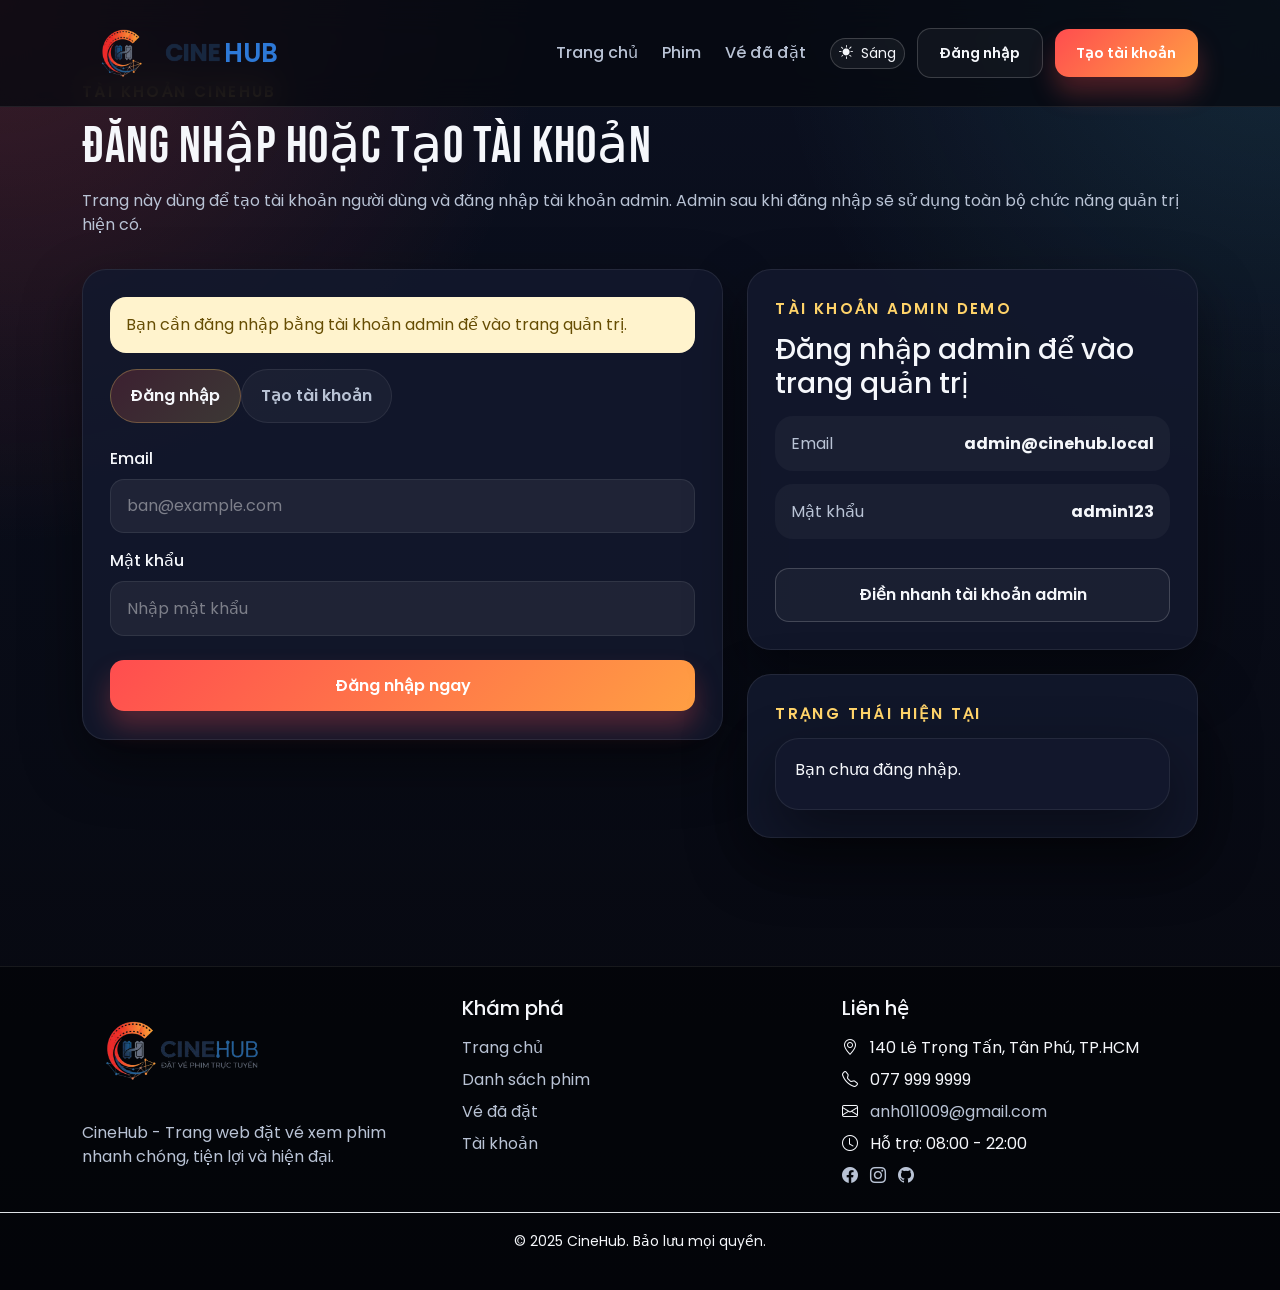
==== commit 9392b2b2: "feat: Enhance booking and ticket management with QR payment functionality and UI improvements" ====
--- a/Html/Admin.html
+++ b/Html/Admin.html
@@ -3,7 +3,7 @@
   <head>
     <meta charset="UTF-8" />
     <meta name="viewport" content="width=device-width, initial-scale=1.0" />
-    <title>CineHub | Quan tri admin</title>
+    <title>CineHub | Quản trị admin</title>
     <link rel="preconnect" href="https://fonts.googleapis.com" />
     <link rel="preconnect" href="https://fonts.gstatic.com" crossorigin />
     <link
--- a/Css/Style.css
+++ b/Css/Style.css
@@ -760,6 +760,50 @@
   box-shadow: 0 0 0 1px rgba(255, 211, 105, 0.12), var(--shadow-xl);
 }
 
+.ticket-action-group {
+  display: flex;
+  flex-wrap: wrap;
+  gap: 0.45rem;
+}
+
+.ticket-detail-modal-content {
+  background: var(--bg-card);
+  border: 1px solid var(--border-soft);
+  color: var(--text-main);
+  border-radius: var(--radius-lg);
+}
+
+.ticket-detail-subtitle {
+  color: var(--text-muted);
+}
+
+.ticket-qr-wrap {
+  max-width: 230px;
+  margin: 0 auto;
+  padding: 0.9rem;
+  border-radius: 18px;
+  background: #ffffff;
+}
+
+.ticket-qr-image {
+  width: 100%;
+  aspect-ratio: 1 / 1;
+  object-fit: contain;
+}
+
+.ticket-detail-modal-content .summary-item {
+  padding: 0.35rem 0;
+  border-bottom: 1px dashed var(--border-soft);
+}
+
+.ticket-detail-modal-content .summary-item:last-child {
+  border-bottom: 0;
+}
+
+body[data-theme="dark"] .ticket-detail-modal-content .btn-close {
+  filter: invert(1) grayscale(1);
+}
+
 .table-dark {
   color: var(--text-main);
   --bs-table-color: var(--text-main);
@@ -876,6 +920,66 @@
   padding: 1.2rem;
 }
 
+.profile-hero {
+  display: grid;
+  grid-template-columns: minmax(0, 1.4fr) minmax(320px, 1fr);
+  gap: 1.25rem;
+  align-items: center;
+  padding: 1.7rem;
+  border-radius: var(--radius-lg);
+  background: var(--bg-card);
+  border: 1px solid var(--border-soft);
+  box-shadow: var(--shadow-xl);
+}
+
+.profile-hero h2 {
+  margin-bottom: 0.5rem;
+}
+
+.profile-hero p {
+  color: var(--text-muted);
+}
+
+.profile-stat-grid {
+  display: grid;
+  grid-template-columns: repeat(3, minmax(0, 1fr));
+  gap: 0.9rem;
+}
+
+.profile-stat {
+  padding: 1rem 1.1rem;
+  border-radius: 20px;
+  background: var(--surface-soft);
+  border: 1px solid var(--border-soft);
+}
+
+.profile-stat span {
+  display: block;
+  color: var(--text-muted);
+  margin-bottom: 0.3rem;
+}
+
+.profile-stat strong {
+  color: var(--text-main);
+  font-size: 1.1rem;
+}
+
+.security-note {
+  display: flex;
+  gap: 0.7rem;
+  align-items: flex-start;
+  padding: 1rem 1.1rem;
+  border-radius: 18px;
+  background: var(--surface-soft);
+  color: var(--text-muted);
+}
+
+.security-note i {
+  color: var(--gold);
+  font-size: 1.1rem;
+  margin-top: 0.1rem;
+}
+
 @media (max-width: 991.98px) {
   .hero-section {
     padding-top: 6rem;
@@ -892,6 +996,14 @@
   .navbar-auth {
     margin-top: 1rem;
   }
+
+  .profile-hero {
+    grid-template-columns: 1fr;
+  }
+
+  .profile-stat-grid {
+    grid-template-columns: 1fr;
+  }
 }
 
 @media (max-width: 767.98px) {
@@ -925,3 +1037,54 @@
     grid-template-columns: 1fr;
   }
 }
+
+.payment-qr-card {
+  margin-top: 1.5rem;
+  padding: 1.2rem;
+  border-radius: 20px;
+  background: var(--surface-soft);
+  border: 1px solid var(--border-soft);
+}
+
+.payment-qr-image-wrap {
+  padding: 0.8rem;
+  border-radius: 18px;
+  background: #ffffff;
+  max-width: 260px;
+  margin: 0 auto;
+}
+
+.payment-qr-image {
+  width: 100%;
+  aspect-ratio: 1 / 1;
+  object-fit: contain;
+}
+
+.payment-meta .summary-item {
+  padding: 0.45rem 0;
+  border-bottom: 1px dashed var(--border-soft);
+}
+
+.payment-meta .summary-item:last-child {
+  border-bottom: 0;
+}
+
+.transfer-content-value {
+  word-break: break-word;
+}
+
+.form-check-input:checked {
+  background-color: var(--gold);
+  border-color: var(--gold);
+}
+
+.form-check-input:focus {
+  border-color: var(--outline-focus);
+  box-shadow: 0 0 0 0.2rem rgba(255, 211, 105, 0.15);
+}
+
+@media (max-width: 767.98px) {
+  .payment-qr-image-wrap {
+    max-width: 220px;
+  }
+}
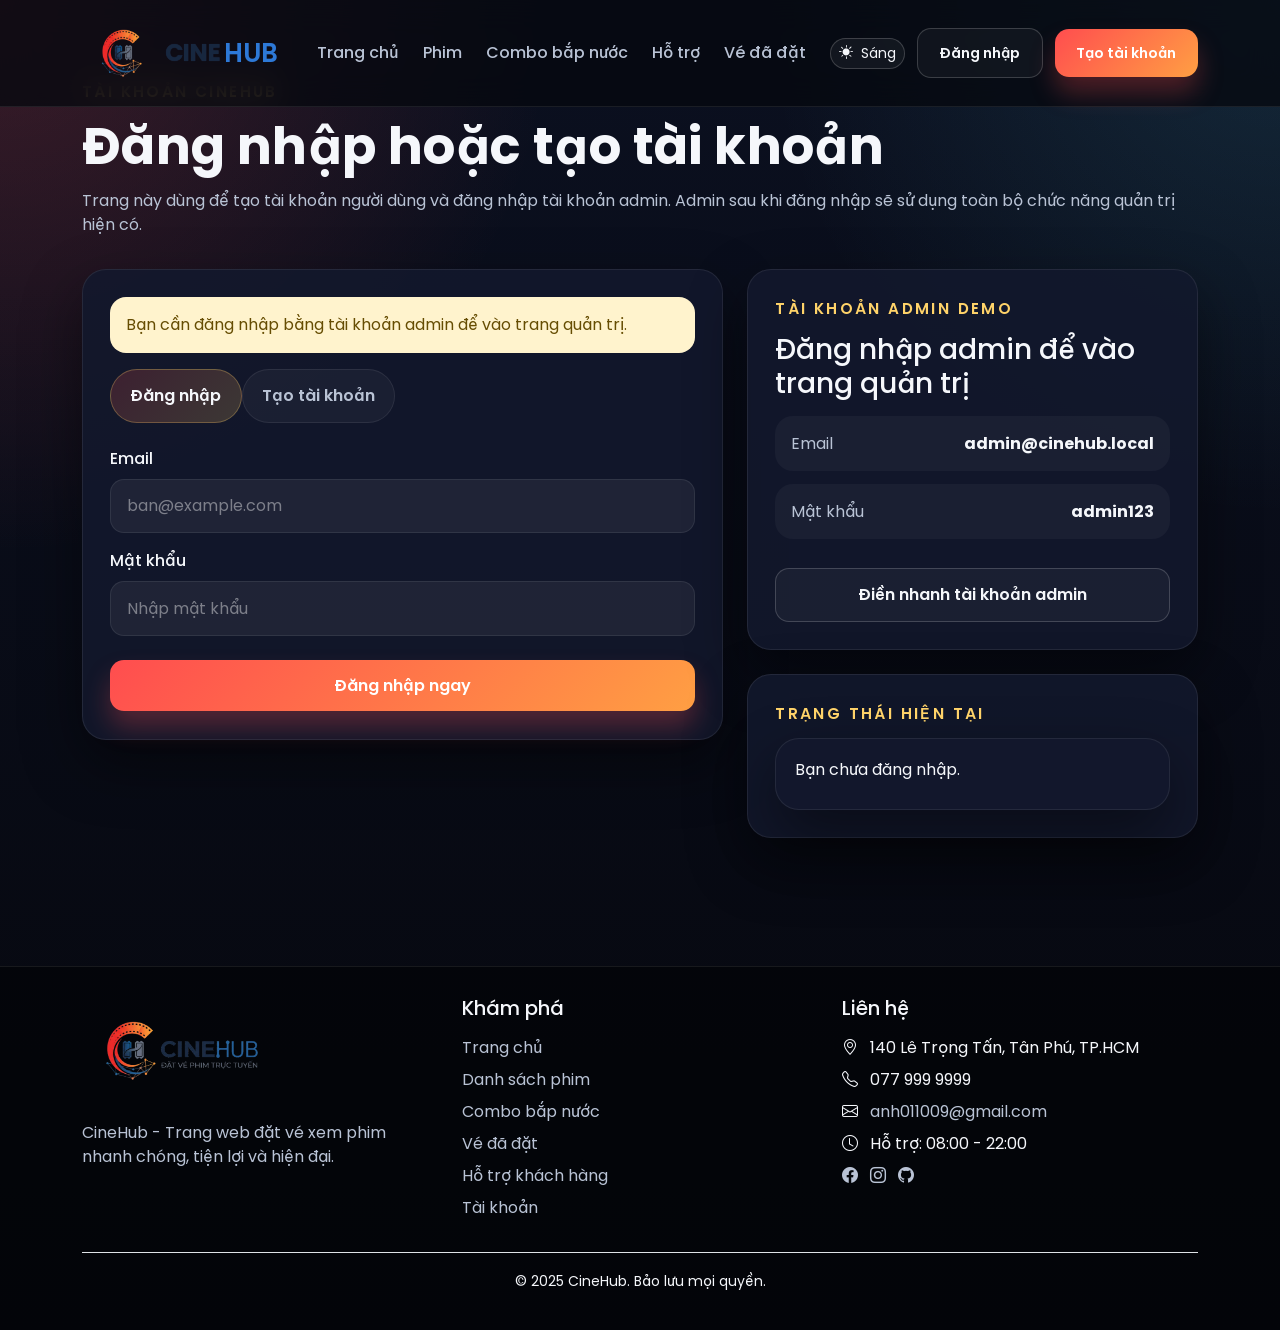
==== commit e0c1b409: "feat: Add support request management functionality and update UI with new font styles" ====
--- a/Html/Admin.html
+++ b/Html/Admin.html
@@ -7,7 +7,7 @@
     <link rel="preconnect" href="https://fonts.googleapis.com" />
     <link rel="preconnect" href="https://fonts.gstatic.com" crossorigin />
     <link
-      href="https://fonts.googleapis.com/css2?family=Bebas+Neue&family=Poppins:wght@300;400;500;600;700&display=swap"
+      href="https://fonts.googleapis.com/css2?family=Bebas+Neue&family=Be+Vietnam+Pro:wght@300;400;500;600;700&family=Poppins:wght@300;400;500;600;700&display=swap"
       rel="stylesheet"
     />
     <link
@@ -47,6 +47,11 @@
           <li class="nav-item" role="presentation">
             <button class="nav-link" data-bs-toggle="pill" data-bs-target="#tickets-manager" type="button">
               Quản lý vé đặt
+            </button>
+          </li>
+          <li class="nav-item" role="presentation">
+            <button class="nav-link" data-bs-toggle="pill" data-bs-target="#support-manager" type="button">
+              Quản lý hỗ trợ
             </button>
           </li>
         </ul>
@@ -240,10 +245,54 @@
               </div>
             </div>
           </div>
+
+          <div class="tab-pane fade" id="support-manager">
+            <div class="admin-panel">
+              <h2 class="h4 mb-3">Danh sách yêu cầu hỗ trợ</h2>
+              <div class="table-responsive">
+                <table class="table table-dark align-middle">
+                  <thead>
+                    <tr>
+                      <th>Mã yêu cầu</th>
+                      <th>Khách hàng</th>
+                      <th>Liên hệ</th>
+                      <th>Chủ đề</th>
+                      <th>Mã vé</th>
+                      <th>Trạng thái</th>
+                      <th>Thời gian</th>
+                      <th>Thao tác</th>
+                    </tr>
+                  </thead>
+                  <tbody id="admin-support-table"></tbody>
+                </table>
+              </div>
+            </div>
+          </div>
         </div>
       </div>
     </main>
 
+
+    <div class="modal fade" id="admin-support-modal" tabindex="-1" aria-labelledby="admin-support-modal-title" aria-hidden="true">
+      <div class="modal-dialog modal-dialog-centered">
+        <div class="modal-content ticket-detail-modal-content">
+          <div class="modal-header border-secondary-subtle">
+            <div>
+              <h2 class="h5 mb-1" id="admin-support-modal-title">Chi tiết yêu cầu hỗ trợ</h2>
+              <p class="mb-0 small ticket-detail-subtitle" id="admin-support-modal-subtitle"></p>
+            </div>
+            <button type="button" class="btn-close" data-bs-dismiss="modal" aria-label="Đóng"></button>
+          </div>
+          <div class="modal-body">
+            <div id="admin-support-modal-info" class="summary-list"></div>
+            <div class="mt-4 d-flex flex-wrap gap-2">
+              <button type="button" class="btn btn-cine-primary" id="admin-support-resolve-btn">Đánh dấu đã xử lý</button>
+              <button type="button" class="btn btn-outline-danger" id="admin-support-cancel-btn">Hủy bỏ yêu cầu</button>
+            </div>
+          </div>
+        </div>
+      </div>
+    </div>
     <div id="site-footer"></div>
 
     <script src="https://cdn.jsdelivr.net/npm/bootstrap@5.3.3/dist/js/bootstrap.bundle.min.js"></script>
--- a/Css/Style.css
+++ b/Css/Style.css
@@ -107,7 +107,7 @@
 
 body {
   margin: 0;
-  font-family: "Poppins", sans-serif;
+  font-family: "Poppins", "Be Vietnam Pro", "Segoe UI", Tahoma, sans-serif;
   color: var(--text-main);
   background: var(--page-bg);
   min-height: 100vh;
@@ -245,8 +245,9 @@
 .page-title-block h1,
 .hero-content h1,
 .movie-detail-banner h1 {
-  font-family: "Bebas Neue", sans-serif;
-  letter-spacing: 1px;
+  font-family: "Poppins", "Be Vietnam Pro", "Segoe UI", Tahoma, sans-serif;
+  font-weight: 700;
+  letter-spacing: 0.4px;
 }
 
 .section-heading h2,
@@ -804,6 +805,75 @@
   filter: invert(1) grayscale(1);
 }
 
+.support-info-panel,
+.support-history-panel {
+  background: var(--bg-card);
+  border: 1px solid var(--border-soft);
+  border-radius: var(--radius-lg);
+  box-shadow: var(--shadow-xl);
+  padding: 1.7rem;
+}
+
+.support-contact-list {
+  display: grid;
+  gap: 0.85rem;
+}
+
+.support-contact-item {
+  display: flex;
+  gap: 0.8rem;
+  align-items: flex-start;
+  padding: 0.85rem 1rem;
+  border-radius: 16px;
+  background: var(--surface-soft);
+  border: 1px solid var(--border-soft);
+}
+
+.support-contact-item i {
+  color: var(--gold);
+  font-size: 1.1rem;
+  margin-top: 0.15rem;
+}
+
+.support-contact-item span {
+  display: block;
+  color: var(--text-muted);
+  font-size: 0.9rem;
+}
+
+.support-contact-item strong {
+  color: var(--text-main);
+}
+
+.support-tip-list {
+  margin: 0;
+  padding-left: 1.1rem;
+  color: var(--text-muted);
+}
+
+.support-tip-list li + li {
+  margin-top: 0.35rem;
+}
+
+.support-request-item {
+  padding: 1rem 1.1rem;
+  border-radius: 18px;
+  border: 1px solid var(--border-soft);
+  background: var(--surface-soft);
+}
+
+.support-request-item + .support-request-item {
+  margin-top: 0.85rem;
+}
+
+.support-request-head {
+  display: flex;
+  justify-content: space-between;
+  gap: 0.8rem;
+  align-items: center;
+  margin-bottom: 0.65rem;
+}
+
 .table-dark {
   color: var(--text-main);
   --bs-table-color: var(--text-main);
@@ -980,6 +1050,112 @@
   margin-top: 0.1rem;
 }
 
+.combo-selection-card {
+  margin-top: 1.5rem;
+  padding: 1.2rem;
+  border-radius: 20px;
+  background: var(--surface-soft);
+  border: 1px solid var(--border-soft);
+}
+
+.combo-inline-list {
+  display: grid;
+  gap: 0.9rem;
+}
+
+.combo-inline-item {
+  padding: 1rem;
+  border-radius: 16px;
+  background: var(--surface-medium);
+  border: 1px solid var(--border-soft);
+}
+
+.combo-inline-item.featured {
+  border-color: rgba(255, 211, 105, 0.3);
+  background: linear-gradient(135deg, rgba(255, 211, 105, 0.16), rgba(89, 225, 255, 0.12));
+}
+
+.combo-inline-head {
+  display: flex;
+  justify-content: space-between;
+  gap: 0.8rem;
+  align-items: flex-start;
+}
+
+.combo-inline-head h3 {
+  margin-bottom: 0.3rem;
+  font-size: 1rem;
+}
+
+.combo-inline-head p {
+  color: var(--text-muted);
+  font-size: 0.9rem;
+}
+
+.combo-inline-footer {
+  margin-top: 0.9rem;
+  display: flex;
+  justify-content: space-between;
+  gap: 0.8rem;
+  align-items: center;
+}
+
+.combo-qty-control {
+  display: inline-flex;
+  align-items: center;
+  gap: 0.55rem;
+}
+
+.combo-qty-control span {
+  min-width: 1.8rem;
+  text-align: center;
+  font-weight: 600;
+}
+
+.combo-card {
+  height: 100%;
+  padding: 1.25rem;
+  border-radius: 22px;
+  border: 1px solid var(--border-soft);
+  background: var(--surface-card-alt);
+  box-shadow: 0 16px 32px rgba(0, 0, 0, 0.24);
+}
+
+.combo-card-featured {
+  border-color: rgba(255, 211, 105, 0.35);
+  background: linear-gradient(150deg, rgba(255, 211, 105, 0.2), rgba(89, 225, 255, 0.12));
+}
+
+.combo-card-head {
+  display: flex;
+  justify-content: space-between;
+  gap: 0.8rem;
+  align-items: center;
+  margin-bottom: 0.75rem;
+}
+
+.combo-icon {
+  width: 42px;
+  height: 42px;
+  border-radius: 14px;
+  display: inline-grid;
+  place-items: center;
+  background: var(--gold-soft-strong);
+  color: var(--gold);
+  font-size: 1.1rem;
+}
+
+.combo-card h3 {
+  margin-bottom: 0.5rem;
+  font-size: 1.1rem;
+}
+
+.combo-card p {
+  color: var(--text-muted);
+  margin-bottom: 1rem;
+  min-height: 3.1rem;
+}
+
 @media (max-width: 991.98px) {
   .hero-section {
     padding-top: 6rem;
